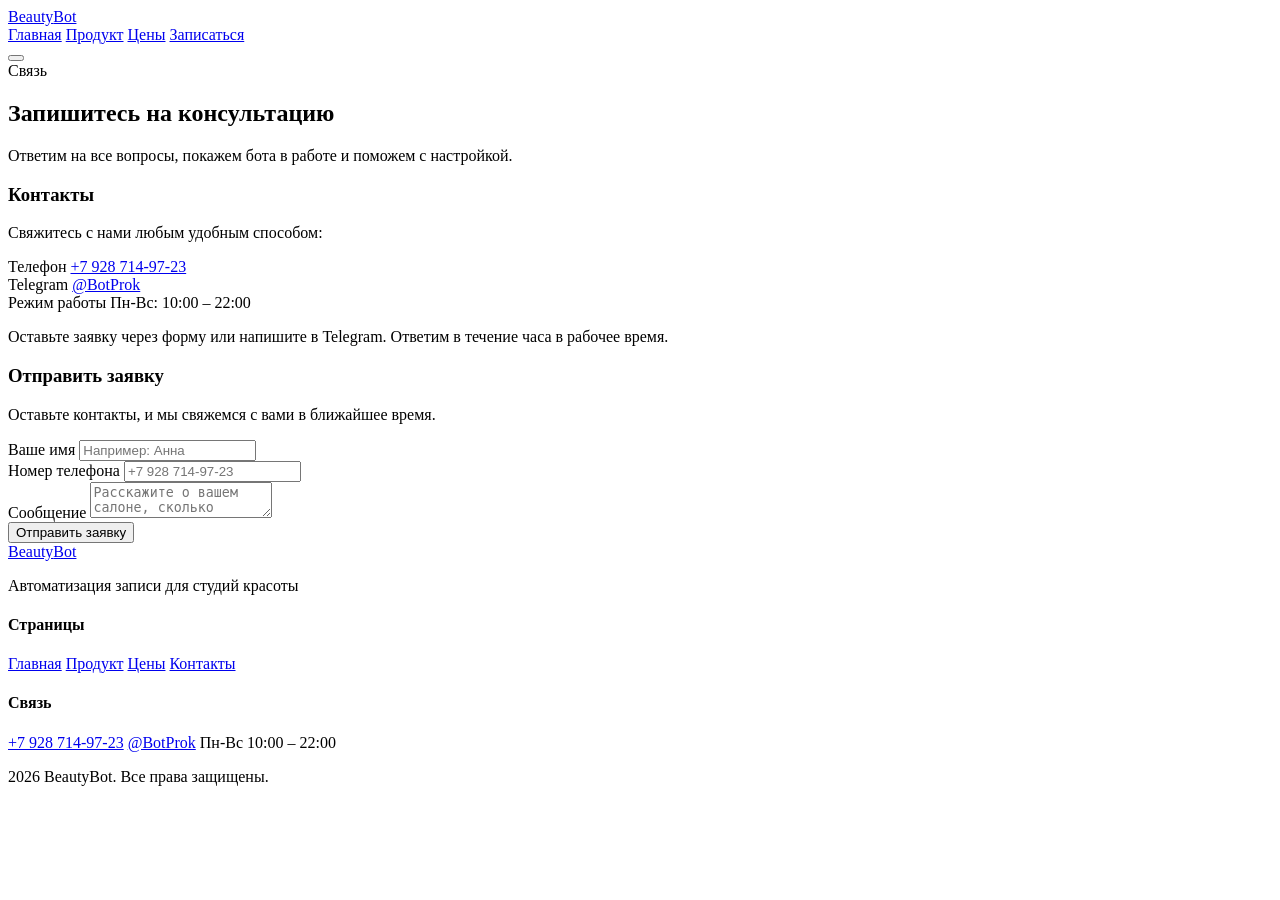
==== contact.html @ 161dbea6 "Create contact.html" ====
<!DOCTYPE html>
<html lang="ru">
<head>
    <meta charset="UTF-8">
    <meta name="viewport" content="width=device-width, initial-scale=1.0, maximum-scale=5.0, user-scalable=yes">
    <title>Контакты BeautyBot — оставьте заявку</title>
    <meta name="description" content="Свяжитесь с нами для заказа сайта и бота для студии маникюра. Телефон, Telegram, форма заявки.">
    <link rel="preconnect" href="https://fonts.googleapis.com">
    <link rel="preconnect" href="https://fonts.gstatic.com" crossorigin>
    <link href="https://fonts.googleapis.com/css2?family=Inter:opsz,wght@14..32,300;14..32,400;14..32,500;14..32,600;14..32,700;14..32,800&display=swap" rel="stylesheet">
    <link rel="stylesheet" href="styles.css">
</head>
<body>
    <header class="header" id="header">
        <div class="container header__inner">
            <a href="index.html" class="logo">Beauty<span class="logo--accent">Bot</span></a>
            <nav class="nav" id="nav">
                <a href="index.html" class="nav__link">Главная</a>
                <a href="product.html" class="nav__link">Продукт</a>
                <a href="pricing.html" class="nav__link">Цены</a>
                <a href="contact.html" class="nav__link active nav__link--cta">Записаться</a>
            </nav>
            <button class="burger" id="burger" aria-label="Меню">
                <span></span><span></span><span></span>
            </button>
        </div>
    </header>

    <main>
        <!-- Page Header -->
        <section class="page-header">
            <div class="container">
                <span class="section__tag fade-up">Связь</span>
                <h1 class="page-header__title fade-up delay-1">Запишитесь на консультацию</h1>
                <p class="page-header__text fade-up delay-2">Ответим на все вопросы, покажем бота в работе и поможем с настройкой.</p>
            </div>
        </section>

        <!-- Contact Section -->
        <section class="section">
            <div class="container">
                <div class="contact-grid">
                    <!-- Contact Info -->
                    <div class="contact-info fade-up">
                        <h3 class="contact-info__title">Контакты</h3>
                        <p class="contact-info__text">Свяжитесь с нами любым удобным способом:</p>

                        <div class="contact-info__item">
                            <span class="contact-info__label">Телефон</span>
                            <a href="tel:+79287149723" class="contact-info__value">+7 928 714-97-23</a>
                        </div>

                        <div class="contact-info__item">
                            <span class="contact-info__label">Telegram</span>
                            <a href="https://t.me/BotProk" target="_blank" class="contact-info__value">@BotProk</a>
                        </div>

                        <div class="contact-info__item">
                            <span class="contact-info__label">Режим работы</span>
                            <span class="contact-info__value">Пн-Вс: 10:00 – 22:00</span>
                        </div>

                        <div class="contact-info__note">
                            <p>Оставьте заявку через форму или напишите в Telegram. Ответим в течение часа в рабочее время.</p>
                        </div>
                    </div>

                    <!-- Contact Form -->
                    <div class="contact-form fade-up delay-1">
                        <h3 class="contact-form__title">Отправить заявку</h3>
                        <p class="contact-form__text">Оставьте контакты, и мы свяжемся с вами в ближайшее время.</p>

                        <form id="contactForm" class="form">
                            <div class="form__group">
                                <label for="name" class="form__label">Ваше имя</label>
                                <input type="text" id="name" name="name" class="form__input" placeholder="Например: Анна" required>
                            </div>

                            <div class="form__group">
                                <label for="phone" class="form__label">Номер телефона</label>
                                <input type="tel" id="phone" name="phone" class="form__input" placeholder="+7 928 714-97-23" required>
                            </div>

                            <div class="form__group">
                                <label for="message" class="form__label">Сообщение</label>
                                <textarea id="message" name="message" class="form__textarea" placeholder="Расскажите о вашем салоне, сколько мастеров, какие услуги..."></textarea>
                            </div>

                            <button type="submit" class="btn btn--primary btn--block" id="submitBtn">Отправить заявку</button>

                            <div id="formStatus" class="form__status"></div>
                        </form>
                    </div>
                </div>
            </div>
        </section>
    </main>

    <footer class="footer">
        <div class="container footer__inner">
            <div class="footer__brand">
                <a href="index.html" class="logo">Beauty<span class="logo--accent">Bot</span></a>
                <p>Автоматизация записи для студий красоты</p>
            </div>
            <div class="footer__links">
                <div class="footer__col">
                    <h4>Страницы</h4>
                    <a href="index.html">Главная</a>
                    <a href="product.html">Продукт</a>
                    <a href="pricing.html">Цены</a>
                    <a href="contact.html">Контакты</a>
                </div>
                <div class="footer__col">
                    <h4>Связь</h4>
                    <a href="tel:+79287149723">+7 928 714-97-23</a>
                    <a href="https://t.me/BotProk" target="_blank">@BotProk</a>
                    <span>Пн-Вс 10:00 – 22:00</span>
                </div>
            </div>
        </div>
        <div class="footer__bottom">
            <div class="container">
                <p>2026 BeautyBot. Все права защищены.</p>
            </div>
        </div>
    </footer>

    <script src="script.js"></script>
</body>
</html>
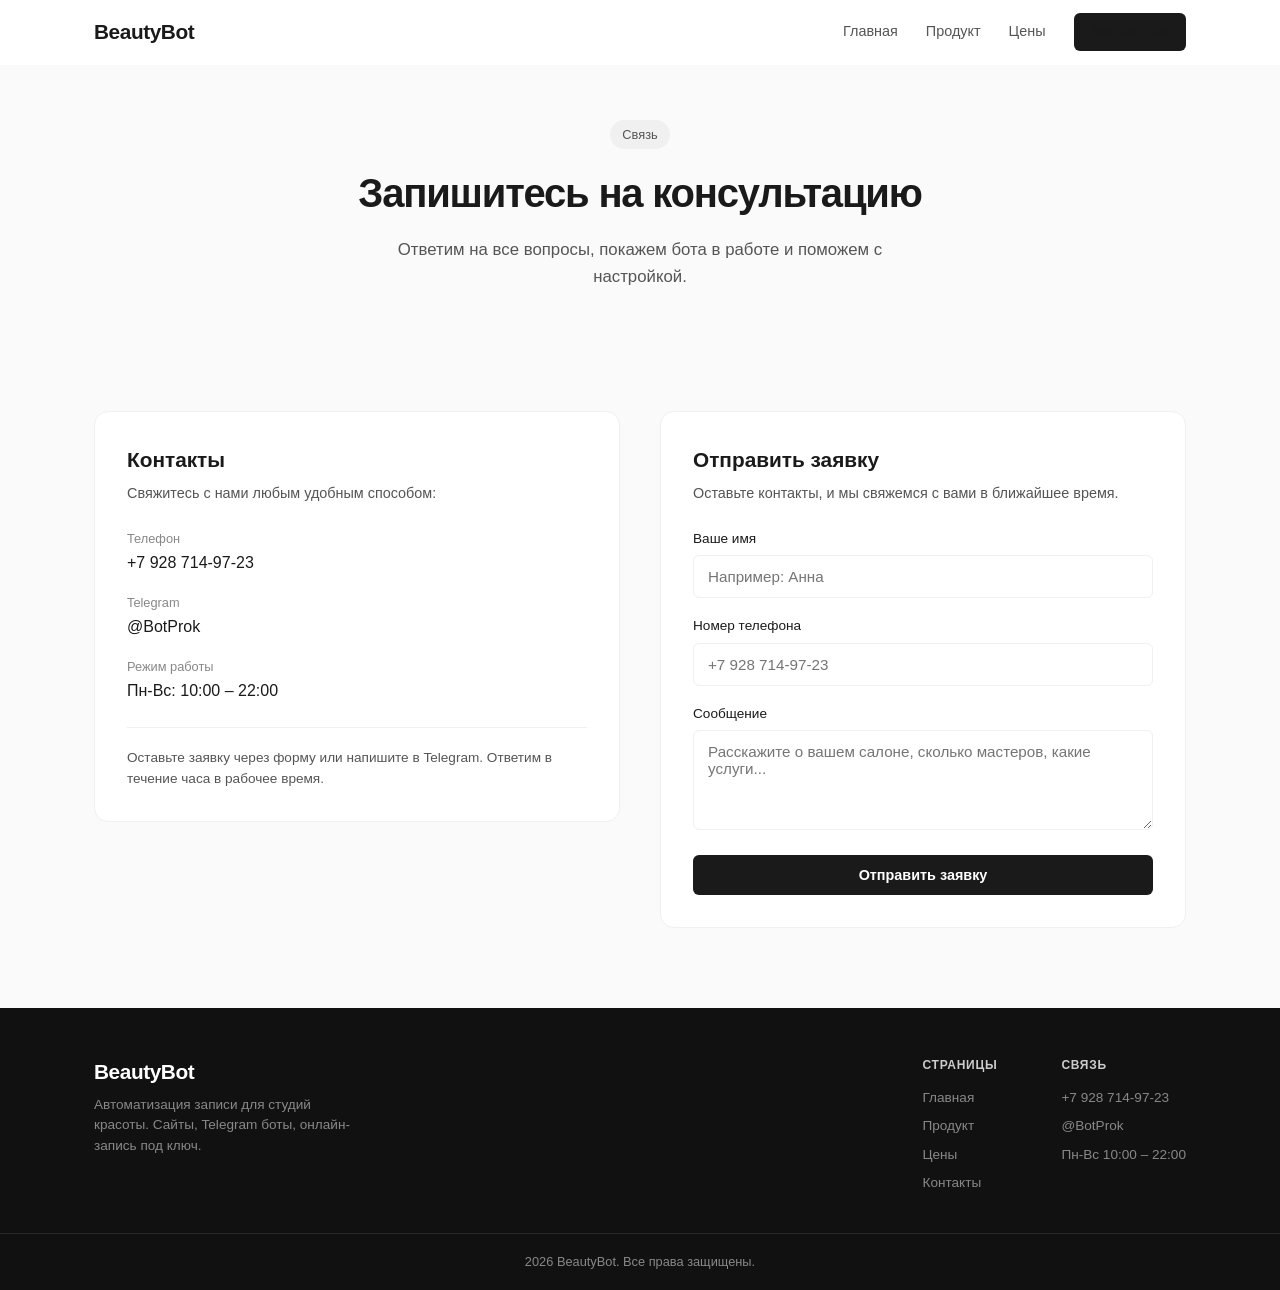
==== commit f4874c0e: "Update contact.html" ====
--- a/contact.html
+++ b/contact.html
@@ -18,7 +18,7 @@
                 <a href="index.html" class="nav__link">Главная</a>
                 <a href="product.html" class="nav__link">Продукт</a>
                 <a href="pricing.html" class="nav__link">Цены</a>
-                <a href="contact.html" class="nav__link active nav__link--cta">Записаться</a>
+                <a href="contact.html" class="nav__link nav__link--cta active">Записаться</a>
             </nav>
             <button class="burger" id="burger" aria-label="Меню">
                 <span></span><span></span><span></span>
@@ -99,8 +99,8 @@
     <footer class="footer">
         <div class="container footer__inner">
             <div class="footer__brand">
-                <a href="index.html" class="logo">Beauty<span class="logo--accent">Bot</span></a>
-                <p>Автоматизация записи для студий красоты</p>
+                <a href="index.html" class="logo footer__logo">Beauty<span class="logo--accent-footer">Bot</span></a>
+                <p>Автоматизация записи для студий красоты. Сайты, Telegram боты, онлайн-запись под ключ.</p>
             </div>
             <div class="footer__links">
                 <div class="footer__col">
--- a/styles.css
+++ b/styles.css
@@ -0,0 +1,1161 @@
+/* ============================================
+   BeautyBot — Основной CSS (общий для всех страниц)
+   ============================================ */
+
+/* --- Reset & Base --- */
+*,
+*::before,
+*::after {
+    margin: 0;
+    padding: 0;
+    box-sizing: border-box;
+}
+
+:root {
+    /* Colors */
+    --color-bg: #FAFAFA;
+    --color-surface: #FFFFFF;
+    --color-text: #1A1A1A;
+    --color-text-secondary: #555555;
+    --color-text-muted: #888888;
+    --color-border: #E5E5E5;
+    --color-border-light: #F0F0F0;
+    --color-accent: #1A1A1A;
+    --color-accent-hover: #333333;
+    --color-dark-bg: #111111;
+    --color-dark-surface: #1A1A1A;
+    --color-dark-text: #CCCCCC;
+    --color-dark-text-muted: #888888;
+    --color-dark-border: #2A2A2A;
+    --color-success: #2E7D32;
+    --color-success-bg: #E8F5E9;
+    --color-error: #C0392B;
+    --color-error-bg: #FFF0F0;
+
+    /* Typography */
+    --font-family: 'Inter', -apple-system, BlinkMacSystemFont, sans-serif;
+
+    /* Spacing */
+    --container-max: 1140px;
+    --container-padding: 24px;
+    --section-gap: 80px;
+
+    /* Effects */
+    --radius-sm: 6px;
+    --radius: 10px;
+    --radius-lg: 14px;
+    --radius-xl: 20px;
+    --transition: 0.25s cubic-bezier(0.4, 0, 0.2, 1);
+    --shadow-sm: 0 1px 3px rgba(0, 0, 0, 0.04);
+    --shadow: 0 4px 12px rgba(0, 0, 0, 0.06);
+    --shadow-lg: 0 12px 32px rgba(0, 0, 0, 0.08);
+}
+
+html {
+    font-size: 16px;
+    -webkit-font-smoothing: antialiased;
+    -moz-osx-font-smoothing: grayscale;
+    scroll-behavior: smooth;
+}
+
+body {
+    font-family: var(--font-family);
+    background: var(--color-bg);
+    color: var(--color-text);
+    line-height: 1.5;
+    display: flex;
+    flex-direction: column;
+    min-height: 100vh;
+}
+
+.container {
+    max-width: var(--container-max);
+    margin: 0 auto;
+    padding: 0 var(--container-padding);
+    width: 100%;
+}
+
+/* --- Header --- */
+.header {
+    position: fixed;
+    top: 0;
+    left: 0;
+    right: 0;
+    z-index: 100;
+    background: rgba(255, 255, 255, 0.92);
+    backdrop-filter: blur(12px);
+    -webkit-backdrop-filter: blur(12px);
+    border-bottom: 1px solid transparent;
+    transition: all var(--transition);
+}
+
+.header.scrolled {
+    border-bottom-color: var(--color-border-light);
+    box-shadow: var(--shadow-sm);
+}
+
+.header__inner {
+    display: flex;
+    justify-content: space-between;
+    align-items: center;
+    height: 64px;
+}
+
+.logo {
+    font-size: 1.3rem;
+    font-weight: 700;
+    letter-spacing: -0.02em;
+    color: var(--color-text);
+    text-decoration: none;
+    transition: opacity var(--transition);
+    white-space: nowrap;
+    z-index: 101;
+}
+
+.logo--accent {
+    color: var(--color-accent);
+    font-weight: 800;
+}
+
+.logo:hover {
+    opacity: 0.75;
+}
+
+/* --- Navigation --- */
+.nav {
+    display: flex;
+    gap: 28px;
+    align-items: center;
+}
+
+.nav__link {
+    color: var(--color-text-secondary);
+    text-decoration: none;
+    font-size: 0.9rem;
+    font-weight: 500;
+    transition: color var(--transition);
+    position: relative;
+    white-space: nowrap;
+}
+
+.nav__link::after {
+    content: '';
+    position: absolute;
+    bottom: -4px;
+    left: 0;
+    width: 0;
+    height: 1.5px;
+    background: var(--color-text);
+    transition: width var(--transition);
+}
+
+.nav__link:hover,
+.nav__link.active {
+    color: var(--color-text);
+}
+
+.nav__link:hover::after,
+.nav__link.active::after {
+    width: 100%;
+}
+
+.nav__link--cta {
+    padding: 8px 18px;
+    background: var(--color-accent);
+    color: #fff;
+    border-radius: var(--radius-sm);
+    transition: all var(--transition);
+}
+
+.nav__link--cta:hover {
+    background: var(--color-accent-hover);
+    color: #fff;
+}
+
+.nav__link--cta::after {
+    display: none;
+}
+
+/* --- Burger Menu --- */
+.burger {
+    display: none;
+    flex-direction: column;
+    gap: 5px;
+    cursor: pointer;
+    z-index: 101;
+    padding: 4px;
+    background: none;
+    border: none;
+    -webkit-tap-highlight-color: transparent;
+}
+
+.burger span {
+    display: block;
+    width: 24px;
+    height: 2px;
+    background: var(--color-text);
+    transition: all 0.3s ease;
+    transform-origin: center;
+    border-radius: 2px;
+}
+
+.burger.active span:nth-child(1) {
+    transform: translateY(7px) rotate(45deg);
+}
+
+.burger.active span:nth-child(2) {
+    opacity: 0;
+    transform: scaleX(0);
+}
+
+.burger.active span:nth-child(3) {
+    transform: translateY(-7px) rotate(-45deg);
+}
+
+/* --- Hero Section --- */
+.hero {
+    padding: 120px 0 80px;
+    overflow: hidden;
+}
+
+.hero__grid {
+    display: grid;
+    grid-template-columns: 1fr 1fr;
+    gap: 60px;
+    align-items: center;
+}
+
+.hero__content {
+    max-width: 560px;
+}
+
+.hero__badge {
+    display: inline-block;
+    padding: 6px 14px;
+    background: var(--color-border-light);
+    border-radius: 20px;
+    font-size: 0.8rem;
+    font-weight: 500;
+    color: var(--color-text-secondary);
+    margin-bottom: 20px;
+}
+
+.hero__title {
+    font-size: 3rem;
+    font-weight: 700;
+    letter-spacing: -0.03em;
+    line-height: 1.15;
+    margin-bottom: 20px;
+    color: var(--color-text);
+}
+
+.hero__text {
+    font-size: 1.1rem;
+    color: var(--color-text-secondary);
+    line-height: 1.6;
+    margin-bottom: 32px;
+}
+
+.hero__actions {
+    display: flex;
+    gap: 14px;
+    flex-wrap: wrap;
+    margin-bottom: 48px;
+}
+
+.hero__stats {
+    display: flex;
+    gap: 32px;
+}
+
+.hero__stat {
+    display: flex;
+    flex-direction: column;
+}
+
+.hero__stat-num {
+    font-size: 1.4rem;
+    font-weight: 700;
+    color: var(--color-text);
+}
+
+.hero__stat-label {
+    font-size: 0.8rem;
+    color: var(--color-text-muted);
+    margin-top: 2px;
+}
+
+/* Hero Visual */
+.hero__visual {
+    display: flex;
+    justify-content: center;
+    align-items: center;
+}
+
+.hero__mockup {
+    position: relative;
+}
+
+.mockup-phone {
+    width: 260px;
+    height: 480px;
+    background: #1A1A1A;
+    border-radius: 28px;
+    padding: 12px;
+    box-shadow: var(--shadow-lg);
+    position: relative;
+}
+
+.mockup-screen {
+    width: 100%;
+    height: 100%;
+    background: #fff;
+    border-radius: 18px;
+    overflow: hidden;
+    display: flex;
+    flex-direction: column;
+}
+
+.mockup-topbar {
+    height: 36px;
+    background: #F5F5F5;
+    border-bottom: 1px solid #E5E5E5;
+}
+
+.mockup-chat {
+    flex: 1;
+    padding: 14px;
+    display: flex;
+    flex-direction: column;
+    gap: 8px;
+    overflow: hidden;
+}
+
+.mockup-msg {
+    padding: 8px 12px;
+    border-radius: 12px;
+    font-size: 0.7rem;
+    max-width: 85%;
+    line-height: 1.4;
+}
+
+.mockup-msg--bot {
+    background: #F0F0F0;
+    align-self: flex-start;
+    color: #333;
+}
+
+.mockup-msg--user {
+    background: #1A1A1A;
+    color: #fff;
+    align-self: flex-end;
+}
+
+.mockup-msg--options {
+    display: flex;
+    flex-direction: column;
+    gap: 4px;
+    background: transparent;
+    padding: 4px 0;
+}
+
+.mockup-msg--options span {
+    padding: 6px 10px;
+    background: #F0F0F0;
+    border-radius: 8px;
+    font-size: 0.65rem;
+    cursor: pointer;
+}
+
+.mockup-badge {
+    position: absolute;
+    bottom: -16px;
+    left: 50%;
+    transform: translateX(-50%);
+    background: var(--color-accent);
+    color: #fff;
+    padding: 8px 18px;
+    border-radius: 20px;
+    font-size: 0.8rem;
+    font-weight: 600;
+    white-space: nowrap;
+    box-shadow: var(--shadow);
+}
+
+/* --- Buttons --- */
+.btn {
+    display: inline-flex;
+    align-items: center;
+    justify-content: center;
+    padding: 12px 26px;
+    font-size: 0.9rem;
+    font-weight: 600;
+    font-family: var(--font-family);
+    border: none;
+    border-radius: var(--radius-sm);
+    cursor: pointer;
+    transition: all var(--transition);
+    text-decoration: none;
+    white-space: nowrap;
+}
+
+.btn--primary {
+    background: var(--color-accent);
+    color: #fff;
+}
+
+.btn--primary:hover {
+    background: var(--color-accent-hover);
+    transform: translateY(-1px);
+    box-shadow: var(--shadow);
+}
+
+.btn--outline {
+    background: transparent;
+    color: var(--color-text);
+    border: 1.5px solid var(--color-border);
+}
+
+.btn--outline:hover {
+    border-color: var(--color-text);
+    background: #F5F5F5;
+}
+
+.btn--lg {
+    padding: 14px 34px;
+    font-size: 1rem;
+}
+
+.btn--block {
+    width: 100%;
+}
+
+/* --- Sections --- */
+.section {
+    padding: var(--section-gap) 0;
+}
+
+.section--dark {
+    background: var(--color-dark-bg);
+    color: #fff;
+}
+
+.section__header {
+    text-align: center;
+    margin-bottom: 48px;
+    max-width: 640px;
+    margin-left: auto;
+    margin-right: auto;
+}
+
+.section__tag {
+    display: inline-block;
+    padding: 5px 12px;
+    background: var(--color-border-light);
+    border-radius: 20px;
+    font-size: 0.8rem;
+    font-weight: 500;
+    color: var(--color-text-secondary);
+    margin-bottom: 14px;
+}
+
+.section__tag--light {
+    background: rgba(255, 255, 255, 0.1);
+    color: #aaa;
+}
+
+.section__title {
+    font-size: 2.2rem;
+    font-weight: 700;
+    letter-spacing: -0.02em;
+    margin-bottom: 14px;
+}
+
+.section__title--light {
+    color: #fff;
+}
+
+.section__subtitle {
+    font-size: 1rem;
+    color: var(--color-text-secondary);
+    line-height: 1.6;
+}
+
+.section__subtitle--light {
+    color: var(--color-dark-text-muted);
+}
+
+/* --- Problems Grid --- */
+.problems-grid {
+    display: grid;
+    grid-template-columns: repeat(3, 1fr);
+    gap: 20px;
+}
+
+.problem-card {
+    background: var(--color-surface);
+    border: 1px solid var(--color-border-light);
+    border-radius: var(--radius);
+    padding: 28px;
+    transition: all var(--transition);
+}
+
+.problem-card:hover {
+    border-color: var(--color-border);
+    box-shadow: var(--shadow);
+    transform: translateY(-2px);
+}
+
+.problem-card__title {
+    font-size: 1.1rem;
+    font-weight: 600;
+    margin-bottom: 10px;
+}
+
+.problem-card p {
+    font-size: 0.9rem;
+    color: var(--color-text-secondary);
+    line-height: 1.5;
+}
+
+/* --- Features Grid --- */
+.features-grid {
+    display: grid;
+    grid-template-columns: repeat(2, 1fr);
+    gap: 20px;
+}
+
+.feature-card {
+    background: var(--color-dark-surface);
+    border: 1px solid var(--color-dark-border);
+    border-radius: var(--radius);
+    padding: 28px;
+    transition: all var(--transition);
+}
+
+.feature-card:hover {
+    border-color: #444;
+    transform: translateY(-2px);
+}
+
+.feature-card h3 {
+    font-size: 1.1rem;
+    font-weight: 600;
+    margin-bottom: 10px;
+    color: #fff;
+}
+
+.feature-card p {
+    font-size: 0.9rem;
+    color: var(--color-dark-text-muted);
+    line-height: 1.5;
+}
+
+/* --- CTA Block --- */
+.cta-block {
+    text-align: center;
+    background: var(--color-surface);
+    border: 1px solid var(--color-border-light);
+    border-radius: var(--radius-lg);
+    padding: 52px 32px;
+    max-width: 700px;
+    margin: 0 auto;
+}
+
+.cta-block__title {
+    font-size: 1.8rem;
+    font-weight: 700;
+    letter-spacing: -0.02em;
+    margin-bottom: 14px;
+}
+
+.cta-block__text {
+    font-size: 1rem;
+    color: var(--color-text-secondary);
+    margin-bottom: 28px;
+    line-height: 1.6;
+}
+
+/* --- Page Header --- */
+.page-header {
+    padding: 120px 0 40px;
+    text-align: center;
+}
+
+.page-header__title {
+    font-size: 2.5rem;
+    font-weight: 700;
+    letter-spacing: -0.03em;
+    margin-bottom: 14px;
+}
+
+.page-header__text {
+    font-size: 1.05rem;
+    color: var(--color-text-secondary);
+    max-width: 500px;
+    margin: 0 auto;
+    line-height: 1.6;
+}
+
+/* --- Product Grid --- */
+.product-grid {
+    display: grid;
+    grid-template-columns: repeat(2, 1fr);
+    gap: 24px;
+}
+
+.product-card {
+    background: var(--color-surface);
+    border: 1px solid var(--color-border-light);
+    border-radius: var(--radius-lg);
+    padding: 32px;
+    transition: all var(--transition);
+}
+
+.product-card:hover {
+    border-color: var(--color-border);
+    box-shadow: var(--shadow);
+    transform: translateY(-2px);
+}
+
+.product-card__num {
+    font-size: 0.8rem;
+    font-weight: 700;
+    color: var(--color-text-muted);
+    margin-bottom: 12px;
+    letter-spacing: 0.05em;
+}
+
+.product-card__title {
+    font-size: 1.3rem;
+    font-weight: 600;
+    margin-bottom: 10px;
+}
+
+.product-card__desc {
+    font-size: 0.9rem;
+    color: var(--color-text-secondary);
+    line-height: 1.5;
+    margin-bottom: 18px;
+}
+
+.product-card__list {
+    list-style: none;
+}
+
+.product-card__list li {
+    position: relative;
+    padding-left: 16px;
+    font-size: 0.85rem;
+    color: var(--color-text-secondary);
+    margin-bottom: 6px;
+}
+
+.product-card__list li::before {
+    content: '';
+    position: absolute;
+    left: 0;
+    top: 8px;
+    width: 6px;
+    height: 6px;
+    background: var(--color-accent);
+    border-radius: 50%;
+}
+
+/* --- Steps Grid --- */
+.steps-grid {
+    display: grid;
+    grid-template-columns: repeat(5, 1fr);
+    gap: 16px;
+}
+
+.step-card {
+    background: var(--color-dark-surface);
+    border: 1px solid var(--color-dark-border);
+    border-radius: var(--radius);
+    padding: 24px 18px;
+    text-align: center;
+    transition: all var(--transition);
+}
+
+.step-card:hover {
+    border-color: #444;
+    transform: translateY(-2px);
+}
+
+.step-card__num {
+    width: 36px;
+    height: 36px;
+    background: var(--color-accent);
+    color: #fff;
+    border-radius: 50%;
+    display: flex;
+    align-items: center;
+    justify-content: center;
+    font-size: 0.85rem;
+    font-weight: 700;
+    margin: 0 auto 14px;
+}
+
+.step-card h3 {
+    font-size: 0.95rem;
+    font-weight: 600;
+    margin-bottom: 8px;
+    color: #fff;
+}
+
+.step-card p {
+    font-size: 0.8rem;
+    color: var(--color-dark-text-muted);
+    line-height: 1.4;
+}
+
+/* --- Pricing --- */
+.pricing-single {
+    max-width: 500px;
+    margin: 0 auto;
+}
+
+.pricing-grid {
+    display: grid;
+    grid-template-columns: repeat(2, 1fr);
+    gap: 24px;
+    max-width: 700px;
+    margin: 0 auto;
+}
+
+.pricing-card {
+    background: var(--color-surface);
+    border: 1px solid var(--color-border-light);
+    border-radius: var(--radius-lg);
+    overflow: hidden;
+    transition: all var(--transition);
+}
+
+.pricing-card:hover {
+    box-shadow: var(--shadow-lg);
+    transform: translateY(-3px);
+}
+
+.pricing-card--featured {
+    border-color: var(--color-accent);
+    box-shadow: var(--shadow);
+}
+
+.pricing-card__header {
+    padding: 28px 24px 20px;
+    text-align: center;
+    border-bottom: 1px solid var(--color-border-light);
+}
+
+.pricing-card__name {
+    font-size: 1rem;
+    font-weight: 600;
+    margin-bottom: 12px;
+}
+
+.pricing-card__price {
+    display: flex;
+    align-items: baseline;
+    justify-content: center;
+    gap: 4px;
+}
+
+.pricing-card__amount {
+    font-size: 2.5rem;
+    font-weight: 800;
+    letter-spacing: -0.02em;
+}
+
+.pricing-card__currency {
+    font-size: 0.9rem;
+    color: var(--color-text-muted);
+}
+
+.pricing-card__desc {
+    font-size: 0.8rem;
+    color: var(--color-text-muted);
+    margin-top: 6px;
+}
+
+.pricing-card__body {
+    padding: 24px;
+    text-align: center;
+}
+
+.pricing-card__features {
+    list-style: none;
+    text-align: left;
+    margin-bottom: 24px;
+}
+
+.pricing-card__features li {
+    position: relative;
+    padding-left: 20px;
+    font-size: 0.85rem;
+    color: var(--color-text-secondary);
+    margin-bottom: 10px;
+    line-height: 1.4;
+}
+
+.pricing-card__features li::before {
+    content: '';
+    position: absolute;
+    left: 0;
+    top: 5px;
+    width: 14px;
+    height: 14px;
+    background: var(--color-border-light);
+    border-radius: 50%;
+}
+
+.pricing-card__features li::after {
+    content: '';
+    position: absolute;
+    left: 4px;
+    top: 9px;
+    width: 6px;
+    height: 6px;
+    background: var(--color-accent);
+    border-radius: 50%;
+}
+
+/* --- FAQ --- */
+.faq-grid {
+    display: grid;
+    grid-template-columns: repeat(2, 1fr);
+    gap: 20px;
+}
+
+.faq-item {
+    background: var(--color-surface);
+    border: 1px solid var(--color-border-light);
+    border-radius: var(--radius);
+    padding: 24px;
+}
+
+.faq-item h3 {
+    font-size: 1rem;
+    font-weight: 600;
+    margin-bottom: 8px;
+}
+
+.faq-item p {
+    font-size: 0.85rem;
+    color: var(--color-text-secondary);
+    line-height: 1.5;
+}
+
+/* --- Contact Page --- */
+.contact-grid {
+    display: grid;
+    grid-template-columns: 1fr 1fr;
+    gap: 40px;
+    align-items: start;
+}
+
+.contact-info {
+    background: var(--color-surface);
+    border: 1px solid var(--color-border-light);
+    border-radius: var(--radius-lg);
+    padding: 32px;
+}
+
+.contact-info__title {
+    font-size: 1.3rem;
+    font-weight: 600;
+    margin-bottom: 8px;
+}
+
+.contact-info__text {
+    font-size: 0.9rem;
+    color: var(--color-text-secondary);
+    margin-bottom: 24px;
+}
+
+.contact-info__item {
+    margin-bottom: 18px;
+}
+
+.contact-info__label {
+    display: block;
+    font-size: 0.8rem;
+    font-weight: 500;
+    color: var(--color-text-muted);
+    margin-bottom: 3px;
+}
+
+.contact-info__value {
+    font-size: 1rem;
+    font-weight: 500;
+    color: var(--color-text);
+    text-decoration: none;
+    transition: opacity var(--transition);
+}
+
+.contact-info__value[href]:hover {
+    opacity: 0.7;
+}
+
+.contact-info__note {
+    margin-top: 24px;
+    padding-top: 20px;
+    border-top: 1px solid var(--color-border-light);
+    font-size: 0.85rem;
+    color: var(--color-text-secondary);
+    line-height: 1.5;
+}
+
+.contact-form {
+    background: var(--color-surface);
+    border: 1px solid var(--color-border-light);
+    border-radius: var(--radius-lg);
+    padding: 32px;
+}
+
+.contact-form__title {
+    font-size: 1.3rem;
+    font-weight: 600;
+    margin-bottom: 8px;
+}
+
+.contact-form__text {
+    font-size: 0.9rem;
+    color: var(--color-text-secondary);
+    margin-bottom: 24px;
+}
+
+/* --- Form --- */
+.form__group {
+    margin-bottom: 18px;
+}
+
+.form__label {
+    display: block;
+    font-size: 0.85rem;
+    font-weight: 500;
+    margin-bottom: 6px;
+    color: var(--color-text);
+}
+
+.form__input,
+.form__textarea {
+    width: 100%;
+    padding: 12px 14px;
+    border: 1px solid var(--color-border-light);
+    border-radius: var(--radius-sm);
+    font-size: 0.95rem;
+    font-family: var(--font-family);
+    background: var(--color-surface);
+    color: var(--color-text);
+    outline: none;
+    transition: all var(--transition);
+}
+
+.form__input:focus,
+.form__textarea:focus {
+    border-color: var(--color-accent);
+    box-shadow: 0 0 0 3px rgba(0, 0, 0, 0.04);
+}
+
+.form__textarea {
+    min-height: 100px;
+    resize: vertical;
+}
+
+.form__status {
+    margin-top: 14px;
+    padding: 12px;
+    border-radius: var(--radius-sm);
+    font-size: 0.85rem;
+    font-weight: 500;
+    text-align: center;
+    display: none;
+}
+
+.form__status.success {
+    display: block;
+    background: var(--color-success-bg);
+    color: var(--color-success);
+}
+
+.form__status.error {
+    display: block;
+    background: var(--color-error-bg);
+    color: var(--color-error);
+}
+
+/* --- Footer --- */
+.footer {
+    background: var(--color-dark-bg);
+    padding: 48px 0 0;
+    margin-top: auto;
+}
+
+.footer__inner {
+    display: flex;
+    justify-content: space-between;
+    align-items: flex-start;
+    gap: 48px;
+    padding-bottom: 32px;
+}
+
+.footer__brand {
+    max-width: 260px;
+}
+
+.footer__brand .logo {
+    color: #fff;
+    display: block;
+    margin-bottom: 8px;
+}
+
+.footer__brand p {
+    color: var(--color-dark-text-muted);
+    font-size: 0.85rem;
+    line-height: 1.5;
+}
+
+.footer__links {
+    display: flex;
+    gap: 64px;
+}
+
+.footer__col h4 {
+    font-size: 0.75rem;
+    font-weight: 600;
+    text-transform: uppercase;
+    letter-spacing: 0.06em;
+    margin-bottom: 14px;
+    color: var(--color-dark-text);
+}
+
+.footer__col a,
+.footer__col span {
+    display: block;
+    color: var(--color-dark-text-muted);
+    text-decoration: none;
+    font-size: 0.85rem;
+    margin-bottom: 8px;
+    transition: color var(--transition);
+}
+
+.footer__col a:hover {
+    color: #fff;
+}
+
+.footer__bottom {
+    border-top: 1px solid var(--color-dark-border);
+    padding: 18px 0;
+    text-align: center;
+    font-size: 0.8rem;
+    color: var(--color-dark-text-muted);
+}
+
+/* --- Animations --- */
+.fade-up {
+    opacity: 0;
+    transform: translateY(24px);
+    transition: opacity 0.7s ease, transform 0.7s ease;
+}
+
+.fade-up.visible {
+    opacity: 1;
+    transform: translateY(0);
+}
+
+.delay-1 { transition-delay: 0.1s; }
+.delay-2 { transition-delay: 0.2s; }
+.delay-3 { transition-delay: 0.3s; }
+.delay-4 { transition-delay: 0.4s; }
+
+/* --- Responsive --- */
+@media (max-width: 1024px) {
+    .hero__title { font-size: 2.5rem; }
+    .section__title { font-size: 1.8rem; }
+    .steps-grid { grid-template-columns: repeat(3, 1fr); }
+    .footer__inner { gap: 32px; }
+    .footer__links { gap: 40px; }
+}
+
+@media (max-width: 900px) {
+    .hero__grid { grid-template-columns: 1fr; gap: 40px; }
+    .hero__visual { order: -1; }
+    .hero__mockup { transform: scale(0.85); }
+    .features-grid { grid-template-columns: 1fr 1fr; }
+    .product-grid { grid-template-columns: 1fr 1fr; }
+    .pricing-grid { max-width: 600px; }
+    .contact-grid { grid-template-columns: 1fr; gap: 24px; }
+}
+
+@media (max-width: 768px) {
+    .nav { 
+        display: none; 
+        position: fixed;
+        top: 0;
+        right: 0;
+        width: 280px;
+        height: 100vh;
+        background: var(--color-surface);
+        flex-direction: column;
+        padding: 80px 28px 28px;
+        gap: 6px;
+        border-left: 1px solid var(--color-border-light);
+        z-index: 100;
+    }
+    
+    .nav.open { display: flex; }
+    
+    .nav__link {
+        padding: 12px 14px;
+        border-radius: var(--radius-sm);
+    }
+    
+    .nav__link:hover {
+        background: var(--color-bg);
+    }
+    
+    .nav__link--cta {
+        text-align: center;
+        margin-top: 8px;
+    }
+    
+    .burger { display: flex; }
+    
+    .hero { padding: 100px 0 48px; }
+    .hero__title { font-size: 2rem; }
+    .hero__stats { gap: 20px; flex-wrap: wrap; }
+    
+    .problems-grid { grid-template-columns: 1fr; }
+    .features-grid { grid-template-columns: 1fr; }
+    .product-grid { grid-template-columns: 1fr; }
+    .steps-grid { grid-template-columns: 1fr; }
+    .faq-grid { grid-template-columns: 1fr; }
+    
+    .section { padding: 48px 0; }
+    .section__title { font-size: 1.6rem; }
+    .page-header { padding: 100px 0 28px; }
+    .page-header__title { font-size: 2rem; }
+    
+    .cta-block { padding: 36px 20px; }
+    .cta-block__title { font-size: 1.5rem; }
+    
+    .pricing-grid { grid-template-columns: 1fr; max-width: 400px; }
+    
+    .footer__inner { 
+        flex-direction: column; 
+        text-align: center; 
+        align-items: center;
+    }
+    .footer__brand { max-width: 100%; }
+    .footer__links { gap: 32px; }
+}
+
+@media (max-width: 420px) {
+    :root { --container-padding: 16px; }
+    .hero__title { font-size: 1.7rem; }
+    .hero__text { font-size: 0.95rem; }
+    .hero__actions { flex-direction: column; }
+    .hero__mockup { transform: scale(0.7); }
+    .footer__links { flex-direction: column; gap: 20px; text-align: center; }
+}
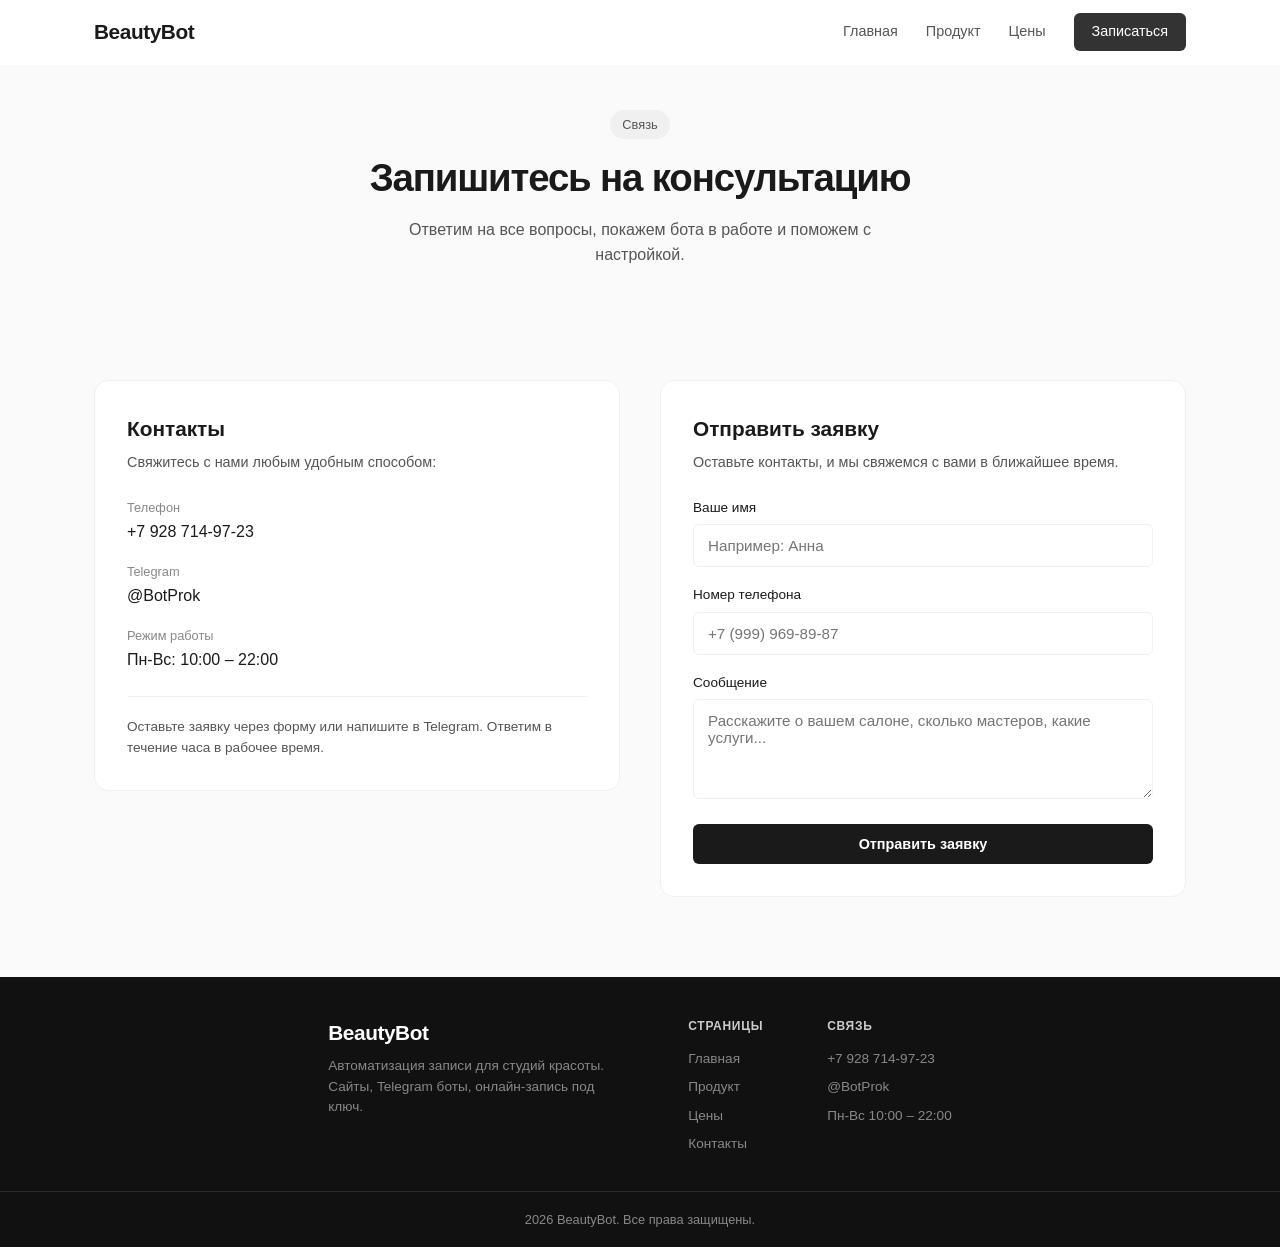
==== commit abbff3a2: "Update contact.html" ====
--- a/contact.html
+++ b/contact.html
@@ -78,7 +78,7 @@
 
                             <div class="form__group">
                                 <label for="phone" class="form__label">Номер телефона</label>
-                                <input type="tel" id="phone" name="phone" class="form__input" placeholder="+7 928 714-97-23" required>
+                                <input type="tel" id="phone" name="phone" class="form__input" placeholder="+7 (999) 969-89-87" required>
                             </div>
 
                             <div class="form__group">
--- a/styles.css
+++ b/styles.css
@@ -2,7 +2,6 @@
    BeautyBot — Основной CSS (общий для всех страниц)
    ============================================ */
 
-/* --- Reset & Base --- */
 *,
 *::before,
 *::after {
@@ -12,7 +11,6 @@
 }
 
 :root {
-    /* Colors */
     --color-bg: #FAFAFA;
     --color-surface: #FFFFFF;
     --color-text: #1A1A1A;
@@ -31,16 +29,11 @@
     --color-success-bg: #E8F5E9;
     --color-error: #C0392B;
     --color-error-bg: #FFF0F0;
-
-    /* Typography */
     --font-family: 'Inter', -apple-system, BlinkMacSystemFont, sans-serif;
-
-    /* Spacing */
     --container-max: 1140px;
     --container-padding: 24px;
     --section-gap: 80px;
-
-    /* Effects */
+    --section-gap-compact: 48px;
     --radius-sm: 6px;
     --radius: 10px;
     --radius-lg: 14px;
@@ -162,18 +155,23 @@
 .nav__link--cta {
     padding: 8px 18px;
     background: var(--color-accent);
-    color: #fff;
+    color: #fff !important;
     border-radius: var(--radius-sm);
     transition: all var(--transition);
 }
 
 .nav__link--cta:hover {
     background: var(--color-accent-hover);
-    color: #fff;
+    color: #fff !important;
 }
 
 .nav__link--cta::after {
     display: none;
+}
+
+.nav__link--cta.active {
+    background: var(--color-accent-hover);
+    color: #fff !important;
 }
 
 /* --- Burger Menu --- */
@@ -213,20 +211,17 @@
 }
 
 /* --- Hero Section --- */
-.hero {
-    padding: 120px 0 80px;
-    overflow: hidden;
-}
-
-.hero__grid {
-    display: grid;
-    grid-template-columns: 1fr 1fr;
-    gap: 60px;
+.hero--compact {
+    padding: 100px 0 32px;
+    text-align: center;
+}
+
+.hero__content--center {
+    max-width: 680px;
+    margin: 0 auto;
+    display: flex;
+    flex-direction: column;
     align-items: center;
-}
-
-.hero__content {
-    max-width: 560px;
 }
 
 .hero__badge {
@@ -237,149 +232,31 @@
     font-size: 0.8rem;
     font-weight: 500;
     color: var(--color-text-secondary);
-    margin-bottom: 20px;
+    margin-bottom: 16px;
 }
 
 .hero__title {
-    font-size: 3rem;
+    font-size: 2.8rem;
     font-weight: 700;
     letter-spacing: -0.03em;
     line-height: 1.15;
-    margin-bottom: 20px;
+    margin-bottom: 16px;
     color: var(--color-text);
 }
 
 .hero__text {
-    font-size: 1.1rem;
+    font-size: 1.05rem;
     color: var(--color-text-secondary);
     line-height: 1.6;
-    margin-bottom: 32px;
+    margin-bottom: 24px;
+    max-width: 560px;
 }
 
 .hero__actions {
     display: flex;
     gap: 14px;
     flex-wrap: wrap;
-    margin-bottom: 48px;
-}
-
-.hero__stats {
-    display: flex;
-    gap: 32px;
-}
-
-.hero__stat {
-    display: flex;
-    flex-direction: column;
-}
-
-.hero__stat-num {
-    font-size: 1.4rem;
-    font-weight: 700;
-    color: var(--color-text);
-}
-
-.hero__stat-label {
-    font-size: 0.8rem;
-    color: var(--color-text-muted);
-    margin-top: 2px;
-}
-
-/* Hero Visual */
-.hero__visual {
-    display: flex;
     justify-content: center;
-    align-items: center;
-}
-
-.hero__mockup {
-    position: relative;
-}
-
-.mockup-phone {
-    width: 260px;
-    height: 480px;
-    background: #1A1A1A;
-    border-radius: 28px;
-    padding: 12px;
-    box-shadow: var(--shadow-lg);
-    position: relative;
-}
-
-.mockup-screen {
-    width: 100%;
-    height: 100%;
-    background: #fff;
-    border-radius: 18px;
-    overflow: hidden;
-    display: flex;
-    flex-direction: column;
-}
-
-.mockup-topbar {
-    height: 36px;
-    background: #F5F5F5;
-    border-bottom: 1px solid #E5E5E5;
-}
-
-.mockup-chat {
-    flex: 1;
-    padding: 14px;
-    display: flex;
-    flex-direction: column;
-    gap: 8px;
-    overflow: hidden;
-}
-
-.mockup-msg {
-    padding: 8px 12px;
-    border-radius: 12px;
-    font-size: 0.7rem;
-    max-width: 85%;
-    line-height: 1.4;
-}
-
-.mockup-msg--bot {
-    background: #F0F0F0;
-    align-self: flex-start;
-    color: #333;
-}
-
-.mockup-msg--user {
-    background: #1A1A1A;
-    color: #fff;
-    align-self: flex-end;
-}
-
-.mockup-msg--options {
-    display: flex;
-    flex-direction: column;
-    gap: 4px;
-    background: transparent;
-    padding: 4px 0;
-}
-
-.mockup-msg--options span {
-    padding: 6px 10px;
-    background: #F0F0F0;
-    border-radius: 8px;
-    font-size: 0.65rem;
-    cursor: pointer;
-}
-
-.mockup-badge {
-    position: absolute;
-    bottom: -16px;
-    left: 50%;
-    transform: translateX(-50%);
-    background: var(--color-accent);
-    color: #fff;
-    padding: 8px 18px;
-    border-radius: 20px;
-    font-size: 0.8rem;
-    font-weight: 600;
-    white-space: nowrap;
-    box-shadow: var(--shadow);
 }
 
 /* --- Buttons --- */
@@ -435,6 +312,10 @@
     padding: var(--section-gap) 0;
 }
 
+.section--compact {
+    padding: var(--section-gap-compact) 0;
+}
+
 .section--dark {
     background: var(--color-dark-bg);
     color: #fff;
@@ -442,7 +323,7 @@
 
 .section__header {
     text-align: center;
-    margin-bottom: 48px;
+    margin-bottom: 36px;
     max-width: 640px;
     margin-left: auto;
     margin-right: auto;
@@ -456,7 +337,7 @@
     font-size: 0.8rem;
     font-weight: 500;
     color: var(--color-text-secondary);
-    margin-bottom: 14px;
+    margin-bottom: 10px;
 }
 
 .section__tag--light {
@@ -465,10 +346,10 @@
 }
 
 .section__title {
-    font-size: 2.2rem;
+    font-size: 2rem;
     font-weight: 700;
     letter-spacing: -0.02em;
-    margin-bottom: 14px;
+    margin-bottom: 10px;
 }
 
 .section__title--light {
@@ -476,7 +357,7 @@
 }
 
 .section__subtitle {
-    font-size: 1rem;
+    font-size: 0.95rem;
     color: var(--color-text-secondary);
     line-height: 1.6;
 }
@@ -557,40 +438,40 @@
     background: var(--color-surface);
     border: 1px solid var(--color-border-light);
     border-radius: var(--radius-lg);
-    padding: 52px 32px;
-    max-width: 700px;
+    padding: 44px 32px;
+    max-width: 640px;
     margin: 0 auto;
 }
 
 .cta-block__title {
-    font-size: 1.8rem;
+    font-size: 1.7rem;
     font-weight: 700;
     letter-spacing: -0.02em;
-    margin-bottom: 14px;
+    margin-bottom: 10px;
 }
 
 .cta-block__text {
-    font-size: 1rem;
-    color: var(--color-text-secondary);
-    margin-bottom: 28px;
+    font-size: 0.95rem;
+    color: var(--color-text-secondary);
+    margin-bottom: 24px;
     line-height: 1.6;
 }
 
 /* --- Page Header --- */
 .page-header {
-    padding: 120px 0 40px;
+    padding: 110px 0 32px;
     text-align: center;
 }
 
 .page-header__title {
-    font-size: 2.5rem;
+    font-size: 2.4rem;
     font-weight: 700;
     letter-spacing: -0.03em;
-    margin-bottom: 14px;
+    margin-bottom: 10px;
 }
 
 .page-header__text {
-    font-size: 1.05rem;
+    font-size: 1rem;
     color: var(--color-text-secondary);
     max-width: 500px;
     margin: 0 auto;
@@ -686,8 +567,8 @@
 .step-card__num {
     width: 36px;
     height: 36px;
-    background: var(--color-accent);
-    color: #fff;
+    background: #fff;
+    color: var(--color-text);
     border-radius: 50%;
     display: flex;
     align-items: center;
@@ -710,114 +591,176 @@
     line-height: 1.4;
 }
 
-/* --- Pricing --- */
-.pricing-single {
-    max-width: 500px;
-    margin: 0 auto;
-}
-
-.pricing-grid {
+/* --- Pricing Full Cards --- */
+.pricing-grid--two {
     display: grid;
     grid-template-columns: repeat(2, 1fr);
-    gap: 24px;
-    max-width: 700px;
+    gap: 28px;
+    max-width: 900px;
     margin: 0 auto;
-}
-
-.pricing-card {
+    align-items: stretch;
+}
+
+.pricing-full-card {
     background: var(--color-surface);
     border: 1px solid var(--color-border-light);
     border-radius: var(--radius-lg);
     overflow: hidden;
     transition: all var(--transition);
-}
-
-.pricing-card:hover {
+    position: relative;
+    display: flex;
+    flex-direction: column;
+}
+
+.pricing-full-card:hover {
     box-shadow: var(--shadow-lg);
     transform: translateY(-3px);
 }
 
-.pricing-card--featured {
+.pricing-full-card--featured {
     border-color: var(--color-accent);
     box-shadow: var(--shadow);
 }
 
-.pricing-card__header {
-    padding: 28px 24px 20px;
+.pricing-full-card__badge {
+    position: absolute;
+    top: 16px;
+    right: 16px;
+    background: var(--color-accent);
+    color: #fff;
+    padding: 4px 12px;
+    border-radius: 20px;
+    font-size: 0.75rem;
+    font-weight: 600;
+}
+
+.pricing-full-card__header {
+    padding: 28px 24px 0;
     text-align: center;
+}
+
+.pricing-full-card__name {
+    font-size: 1.4rem;
+    font-weight: 700;
+    margin-bottom: 6px;
+}
+
+.pricing-full-card__subtitle {
+    font-size: 0.85rem;
+    color: var(--color-text-muted);
+    line-height: 1.4;
+}
+
+.pricing-full-card__section {
+    padding: 24px;
     border-bottom: 1px solid var(--color-border-light);
 }
 
-.pricing-card__name {
-    font-size: 1rem;
+.pricing-full-card__section--monthly {
+    background: #FAFAFA;
+    flex: 1;
+}
+
+.pricing-full-card__section-label {
+    font-size: 0.75rem;
     font-weight: 600;
+    text-transform: uppercase;
+    letter-spacing: 0.05em;
+    color: var(--color-text-muted);
     margin-bottom: 12px;
 }
 
-.pricing-card__price {
+.pricing-full-card__price {
     display: flex;
     align-items: baseline;
-    justify-content: center;
     gap: 4px;
-}
-
-.pricing-card__amount {
-    font-size: 2.5rem;
+    margin-bottom: 16px;
+}
+
+.pricing-full-card__price--small {
+    margin-bottom: 12px;
+}
+
+.pricing-full-card__amount {
+    font-size: 2rem;
     font-weight: 800;
     letter-spacing: -0.02em;
 }
 
-.pricing-card__currency {
-    font-size: 0.9rem;
+.pricing-full-card__price--small .pricing-full-card__amount {
+    font-size: 1.6rem;
+}
+
+.pricing-full-card__currency {
+    font-size: 0.85rem;
     color: var(--color-text-muted);
 }
 
-.pricing-card__desc {
-    font-size: 0.8rem;
-    color: var(--color-text-muted);
-    margin-top: 6px;
-}
-
-.pricing-card__body {
-    padding: 24px;
-    text-align: center;
-}
-
-.pricing-card__features {
+.pricing-full-card__features {
     list-style: none;
-    text-align: left;
-    margin-bottom: 24px;
-}
-
-.pricing-card__features li {
+}
+
+.pricing-full-card__features li {
     position: relative;
-    padding-left: 20px;
+    padding-left: 18px;
     font-size: 0.85rem;
     color: var(--color-text-secondary);
-    margin-bottom: 10px;
+    margin-bottom: 8px;
     line-height: 1.4;
 }
 
-.pricing-card__features li::before {
+.pricing-full-card__features li::before {
     content: '';
     position: absolute;
     left: 0;
-    top: 5px;
-    width: 14px;
-    height: 14px;
+    top: 6px;
+    width: 12px;
+    height: 12px;
     background: var(--color-border-light);
     border-radius: 50%;
 }
 
-.pricing-card__features li::after {
+.pricing-full-card__features li::after {
     content: '';
     position: absolute;
     left: 4px;
-    top: 9px;
-    width: 6px;
-    height: 6px;
+    top: 10px;
+    width: 4px;
+    height: 4px;
     background: var(--color-accent);
     border-radius: 50%;
+}
+
+.pricing-full-card__footer {
+    padding: 20px 24px 24px;
+    margin-top: auto;
+}
+
+/* --- Included Grid --- */
+.included-grid {
+    display: grid;
+    grid-template-columns: repeat(3, 1fr);
+    gap: 20px;
+}
+
+.included-item {
+    background: var(--color-dark-surface);
+    border: 1px solid var(--color-dark-border);
+    border-radius: var(--radius);
+    padding: 24px;
+}
+
+.included-item h3 {
+    font-size: 1rem;
+    font-weight: 600;
+    margin-bottom: 8px;
+    color: #fff;
+}
+
+.included-item p {
+    font-size: 0.85rem;
+    color: var(--color-dark-text-muted);
+    line-height: 1.5;
 }
 
 /* --- FAQ --- */
@@ -988,26 +931,31 @@
 /* --- Footer --- */
 .footer {
     background: var(--color-dark-bg);
-    padding: 48px 0 0;
+    padding: 40px 0 0;
     margin-top: auto;
 }
 
 .footer__inner {
     display: flex;
-    justify-content: space-between;
+    justify-content: center;
     align-items: flex-start;
-    gap: 48px;
-    padding-bottom: 32px;
+    gap: 80px;
+    padding-bottom: 28px;
 }
 
 .footer__brand {
-    max-width: 260px;
-}
-
-.footer__brand .logo {
-    color: #fff;
+    max-width: 280px;
+}
+
+.footer__logo {
+    color: #fff !important;
     display: block;
     margin-bottom: 8px;
+}
+
+.logo--accent-footer {
+    color: #fff !important;
+    font-weight: 800;
 }
 
 .footer__brand p {
@@ -1071,21 +1019,21 @@
 
 /* --- Responsive --- */
 @media (max-width: 1024px) {
-    .hero__title { font-size: 2.5rem; }
-    .section__title { font-size: 1.8rem; }
+    .hero__title { font-size: 2.3rem; }
+    .section__title { font-size: 1.7rem; }
     .steps-grid { grid-template-columns: repeat(3, 1fr); }
-    .footer__inner { gap: 32px; }
+    .footer__inner { gap: 48px; }
     .footer__links { gap: 40px; }
+    .pricing-grid--two { gap: 20px; }
+    .included-grid { grid-template-columns: repeat(2, 1fr); }
 }
 
 @media (max-width: 900px) {
-    .hero__grid { grid-template-columns: 1fr; gap: 40px; }
-    .hero__visual { order: -1; }
-    .hero__mockup { transform: scale(0.85); }
     .features-grid { grid-template-columns: 1fr 1fr; }
     .product-grid { grid-template-columns: 1fr 1fr; }
-    .pricing-grid { max-width: 600px; }
+    .pricing-grid--two { grid-template-columns: 1fr; max-width: 500px; }
     .contact-grid { grid-template-columns: 1fr; gap: 24px; }
+    .included-grid { grid-template-columns: repeat(2, 1fr); }
 }
 
 @media (max-width: 768px) {
@@ -1122,40 +1070,39 @@
     
     .burger { display: flex; }
     
-    .hero { padding: 100px 0 48px; }
-    .hero__title { font-size: 2rem; }
-    .hero__stats { gap: 20px; flex-wrap: wrap; }
+    .hero--compact { padding: 90px 0 28px; }
+    .hero__title { font-size: 1.9rem; }
+    .hero__text { font-size: 0.95rem; }
     
     .problems-grid { grid-template-columns: 1fr; }
     .features-grid { grid-template-columns: 1fr; }
     .product-grid { grid-template-columns: 1fr; }
     .steps-grid { grid-template-columns: 1fr; }
     .faq-grid { grid-template-columns: 1fr; }
+    .included-grid { grid-template-columns: 1fr; }
     
-    .section { padding: 48px 0; }
-    .section__title { font-size: 1.6rem; }
-    .page-header { padding: 100px 0 28px; }
-    .page-header__title { font-size: 2rem; }
+    .section--compact { padding: 36px 0; }
+    .section__title { font-size: 1.5rem; }
+    .page-header { padding: 90px 0 24px; }
+    .page-header__title { font-size: 1.8rem; }
     
-    .cta-block { padding: 36px 20px; }
-    .cta-block__title { font-size: 1.5rem; }
-    
-    .pricing-grid { grid-template-columns: 1fr; max-width: 400px; }
+    .cta-block { padding: 32px 20px; }
+    .cta-block__title { font-size: 1.4rem; }
     
     .footer__inner { 
         flex-direction: column; 
         text-align: center; 
         align-items: center;
+        gap: 24px;
     }
-    .footer__brand { max-width: 100%; }
+    .footer__brand { max-width: 100%; text-align: center; }
     .footer__links { gap: 32px; }
 }
 
 @media (max-width: 420px) {
     :root { --container-padding: 16px; }
-    .hero__title { font-size: 1.7rem; }
-    .hero__text { font-size: 0.95rem; }
+    .hero__title { font-size: 1.6rem; }
+    .hero__text { font-size: 0.9rem; }
     .hero__actions { flex-direction: column; }
-    .hero__mockup { transform: scale(0.7); }
     .footer__links { flex-direction: column; gap: 20px; text-align: center; }
 }
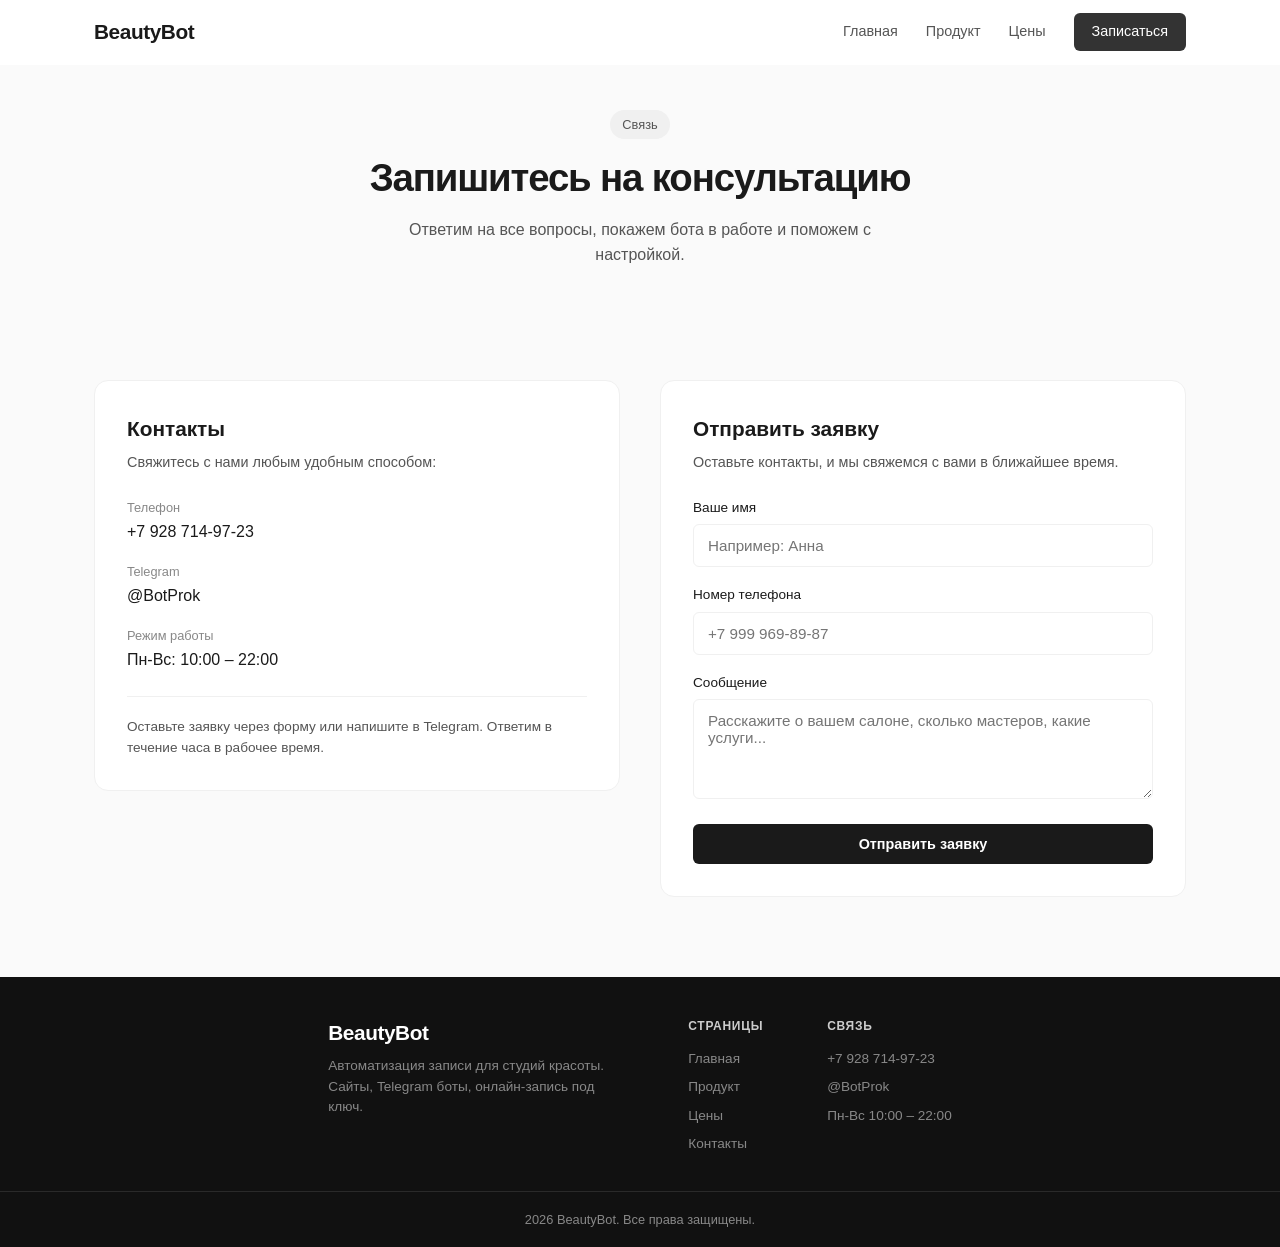
==== commit ad484f68: "Update contact.html" ====
--- a/contact.html
+++ b/contact.html
@@ -39,7 +39,7 @@
         <!-- Contact Section -->
         <section class="section">
             <div class="container">
-                <div class="contact-grid">
+                <div class="contact-grid contact-grid--equal">
                     <!-- Contact Info -->
                     <div class="contact-info fade-up">
                         <h3 class="contact-info__title">Контакты</h3>
@@ -78,7 +78,7 @@
 
                             <div class="form__group">
                                 <label for="phone" class="form__label">Номер телефона</label>
-                                <input type="tel" id="phone" name="phone" class="form__input" placeholder="+7 (999) 969-89-87" required>
+                                <input type="tel" id="phone" name="phone" class="form__input" placeholder="+7 999 969-89-87" required>
                             </div>
 
                             <div class="form__group">
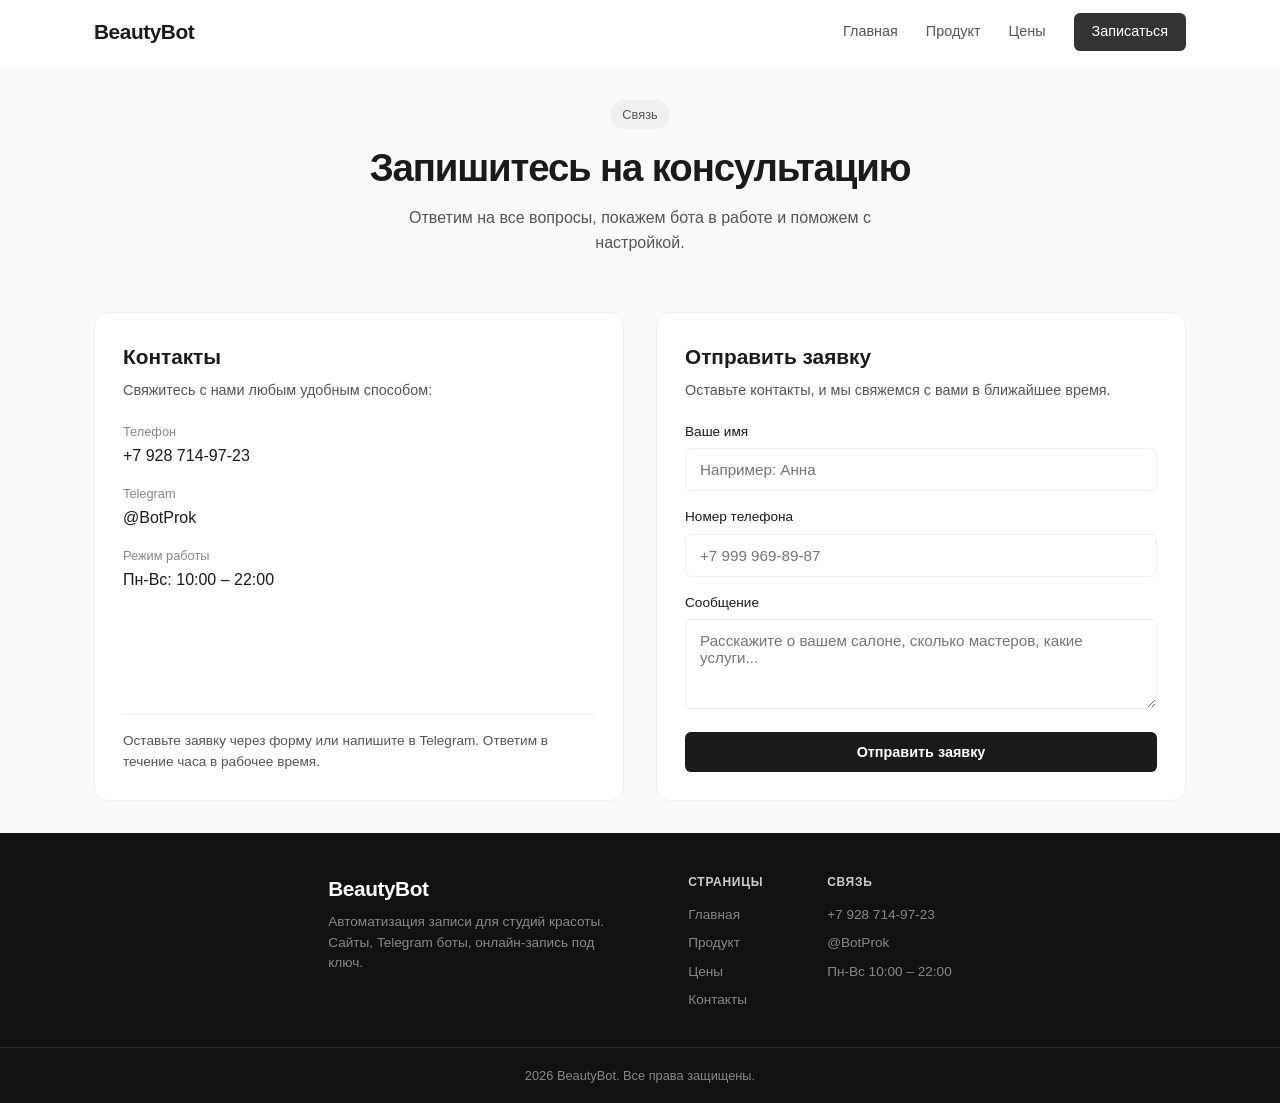
==== commit 1f64e20b: "Update contact.html" ====
--- a/contact.html
+++ b/contact.html
@@ -27,7 +27,6 @@
     </header>
 
     <main>
-        <!-- Page Header -->
         <section class="page-header">
             <div class="container">
                 <span class="section__tag fade-up">Связь</span>
@@ -36,58 +35,46 @@
             </div>
         </section>
 
-        <!-- Contact Section -->
-        <section class="section">
+        <section class="section section--small">
             <div class="container">
                 <div class="contact-grid contact-grid--equal">
-                    <!-- Contact Info -->
                     <div class="contact-info fade-up">
                         <h3 class="contact-info__title">Контакты</h3>
                         <p class="contact-info__text">Свяжитесь с нами любым удобным способом:</p>
-
                         <div class="contact-info__item">
                             <span class="contact-info__label">Телефон</span>
                             <a href="tel:+79287149723" class="contact-info__value">+7 928 714-97-23</a>
                         </div>
-
                         <div class="contact-info__item">
                             <span class="contact-info__label">Telegram</span>
                             <a href="https://t.me/BotProk" target="_blank" class="contact-info__value">@BotProk</a>
                         </div>
-
                         <div class="contact-info__item">
                             <span class="contact-info__label">Режим работы</span>
                             <span class="contact-info__value">Пн-Вс: 10:00 – 22:00</span>
                         </div>
-
                         <div class="contact-info__note">
                             <p>Оставьте заявку через форму или напишите в Telegram. Ответим в течение часа в рабочее время.</p>
                         </div>
                     </div>
 
-                    <!-- Contact Form -->
                     <div class="contact-form fade-up delay-1">
                         <h3 class="contact-form__title">Отправить заявку</h3>
                         <p class="contact-form__text">Оставьте контакты, и мы свяжемся с вами в ближайшее время.</p>
-
                         <form id="contactForm" class="form">
                             <div class="form__group">
                                 <label for="name" class="form__label">Ваше имя</label>
                                 <input type="text" id="name" name="name" class="form__input" placeholder="Например: Анна" required>
                             </div>
-
                             <div class="form__group">
                                 <label for="phone" class="form__label">Номер телефона</label>
                                 <input type="tel" id="phone" name="phone" class="form__input" placeholder="+7 999 969-89-87" required>
                             </div>
-
                             <div class="form__group">
                                 <label for="message" class="form__label">Сообщение</label>
                                 <textarea id="message" name="message" class="form__textarea" placeholder="Расскажите о вашем салоне, сколько мастеров, какие услуги..."></textarea>
                             </div>
-
                             <button type="submit" class="btn btn--primary btn--block" id="submitBtn">Отправить заявку</button>
-
                             <div id="formStatus" class="form__status"></div>
                         </form>
                     </div>
--- a/styles.css
+++ b/styles.css
@@ -33,7 +33,8 @@
     --container-max: 1140px;
     --container-padding: 24px;
     --section-gap: 80px;
-    --section-gap-compact: 48px;
+    --section-gap-compact: 40px;
+    --section-gap-small: 32px;
     --radius-sm: 6px;
     --radius: 10px;
     --radius-lg: 14px;
@@ -316,6 +317,10 @@
     padding: var(--section-gap-compact) 0;
 }
 
+.section--small {
+    padding: var(--section-gap-small) 0;
+}
+
 .section--dark {
     background: var(--color-dark-bg);
     color: #fff;
@@ -323,7 +328,7 @@
 
 .section__header {
     text-align: center;
-    margin-bottom: 36px;
+    margin-bottom: 28px;
     max-width: 640px;
     margin-left: auto;
     margin-right: auto;
@@ -459,7 +464,7 @@
 
 /* --- Page Header --- */
 .page-header {
-    padding: 110px 0 32px;
+    padding: 100px 0 24px;
     text-align: center;
 }
 
@@ -467,7 +472,7 @@
     font-size: 2.4rem;
     font-weight: 700;
     letter-spacing: -0.03em;
-    margin-bottom: 10px;
+    margin-bottom: 8px;
 }
 
 .page-header__text {
@@ -793,15 +798,39 @@
 .contact-grid {
     display: grid;
     grid-template-columns: 1fr 1fr;
-    gap: 40px;
+    gap: 32px;
     align-items: start;
+}
+
+.contact-grid--equal {
+    align-items: stretch;
+}
+
+.contact-grid--equal .contact-info,
+.contact-grid--equal .contact-form {
+    display: flex;
+    flex-direction: column;
+}
+
+.contact-grid--equal .contact-info__note {
+    margin-top: auto;
+}
+
+.contact-grid--equal .form {
+    display: flex;
+    flex-direction: column;
+    flex: 1;
+}
+
+.contact-grid--equal .form .btn {
+    margin-top: auto;
 }
 
 .contact-info {
     background: var(--color-surface);
     border: 1px solid var(--color-border-light);
     border-radius: var(--radius-lg);
-    padding: 32px;
+    padding: 28px;
 }
 
 .contact-info__title {
@@ -813,11 +842,11 @@
 .contact-info__text {
     font-size: 0.9rem;
     color: var(--color-text-secondary);
-    margin-bottom: 24px;
+    margin-bottom: 20px;
 }
 
 .contact-info__item {
-    margin-bottom: 18px;
+    margin-bottom: 16px;
 }
 
 .contact-info__label {
@@ -841,8 +870,8 @@
 }
 
 .contact-info__note {
-    margin-top: 24px;
-    padding-top: 20px;
+    margin-top: 20px;
+    padding-top: 16px;
     border-top: 1px solid var(--color-border-light);
     font-size: 0.85rem;
     color: var(--color-text-secondary);
@@ -853,7 +882,7 @@
     background: var(--color-surface);
     border: 1px solid var(--color-border-light);
     border-radius: var(--radius-lg);
-    padding: 32px;
+    padding: 28px;
 }
 
 .contact-form__title {
@@ -865,12 +894,12 @@
 .contact-form__text {
     font-size: 0.9rem;
     color: var(--color-text-secondary);
-    margin-bottom: 24px;
+    margin-bottom: 20px;
 }
 
 /* --- Form --- */
 .form__group {
-    margin-bottom: 18px;
+    margin-bottom: 16px;
 }
 
 .form__label {
@@ -902,7 +931,7 @@
 }
 
 .form__textarea {
-    min-height: 100px;
+    min-height: 90px;
     resize: vertical;
 }
 
@@ -1081,9 +1110,10 @@
     .faq-grid { grid-template-columns: 1fr; }
     .included-grid { grid-template-columns: 1fr; }
     
-    .section--compact { padding: 36px 0; }
+    .section--compact { padding: 32px 0; }
+    .section--small { padding: 24px 0; }
     .section__title { font-size: 1.5rem; }
-    .page-header { padding: 90px 0 24px; }
+    .page-header { padding: 90px 0 20px; }
     .page-header__title { font-size: 1.8rem; }
     
     .cta-block { padding: 32px 20px; }
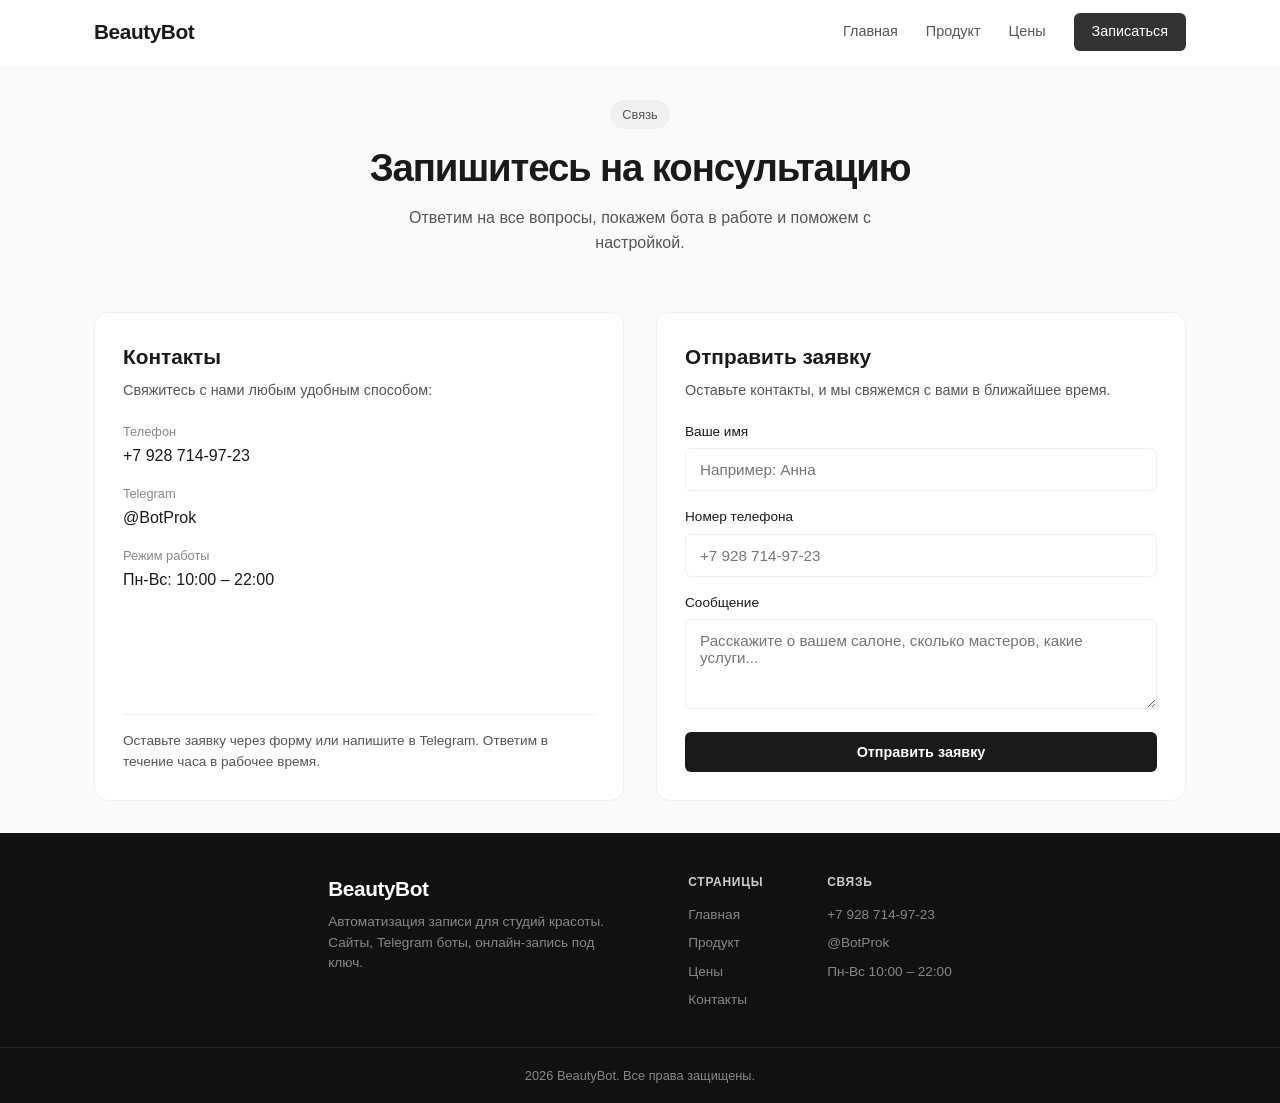
==== commit 916c8450: "Update contact.html" ====
--- a/contact.html
+++ b/contact.html
@@ -68,7 +68,7 @@
                             </div>
                             <div class="form__group">
                                 <label for="phone" class="form__label">Номер телефона</label>
-                                <input type="tel" id="phone" name="phone" class="form__input" placeholder="+7 999 969-89-87" required>
+                                <input type="tel" id="phone" name="phone" class="form__input" placeholder="+7 928 714-97-23" required>
                             </div>
                             <div class="form__group">
                                 <label for="message" class="form__label">Сообщение</label>
@@ -113,5 +113,89 @@
     </footer>
 
     <script src="script.js"></script>
+    <script>
+        // ============================================
+        // Telegram бот для заявок
+        // ============================================
+
+        const TELEGRAM_BOT_TOKEN = '8859843095:AAFeUNOlTr9XsVT4Y7gQw3L3qxJbzVwS8y4';
+        const TELEGRAM_CHAT_ID = '7792838501';
+
+        const form = document.getElementById('contactForm');
+        const submitBtn = document.getElementById('submitBtn');
+        const formStatus = document.getElementById('formStatus');
+
+        async function sendToTelegram(name, phone, message) {
+            const text = `Новая заявка с сайта BeautyBot!\n\nИмя: ${name}\nТелефон: ${phone}\nСообщение: ${message || 'Не указано'}\n\n${new Date().toLocaleString('ru-RU')}`;
+
+            const url = `https://api.telegram.org/bot${TELEGRAM_BOT_TOKEN}/sendMessage`;
+
+            try {
+                const response = await fetch(url, {
+                    method: 'POST',
+                    headers: {
+                        'Content-Type': 'application/json',
+                    },
+                    body: JSON.stringify({
+                        chat_id: TELEGRAM_CHAT_ID,
+                        text: text,
+                        parse_mode: 'HTML'
+                    })
+                });
+
+                const data = await response.json();
+                console.log('Ответ Telegram:', data);
+
+                if (!data.ok) {
+                    console.error('Ошибка Telegram:', data.description);
+                    return false;
+                }
+
+                return true;
+            } catch (error) {
+                console.error('Ошибка отправки:', error);
+                return false;
+            }
+        }
+
+        form.addEventListener('submit', async function(e) {
+            e.preventDefault();
+
+            const name = document.getElementById('name').value.trim();
+            const phone = document.getElementById('phone').value.trim();
+            const message = document.getElementById('message').value.trim();
+
+            if (!name || !phone) {
+                formStatus.className = 'form__status error';
+                formStatus.textContent = 'Пожалуйста, заполните имя и телефон.';
+                formStatus.style.display = 'block';
+                return;
+            }
+
+            submitBtn.disabled = true;
+            submitBtn.textContent = 'Отправка...';
+            formStatus.style.display = 'none';
+
+            const success = await sendToTelegram(name, phone, message);
+
+            if (success) {
+                formStatus.className = 'form__status success';
+                formStatus.textContent = 'Спасибо! Заявка отправлена. Мы свяжемся с вами.';
+                formStatus.style.display = 'block';
+                form.reset();
+            } else {
+                formStatus.className = 'form__status error';
+                formStatus.textContent = 'Ошибка отправки. Напишите нам в Telegram @BotProk или позвоните +7 928 714-97-23';
+                formStatus.style.display = 'block';
+            }
+
+            submitBtn.disabled = false;
+            submitBtn.textContent = 'Отправить заявку';
+
+            setTimeout(() => {
+                formStatus.style.display = 'none';
+            }, 10000);
+        });
+    </script>
 </body>
 </html>
